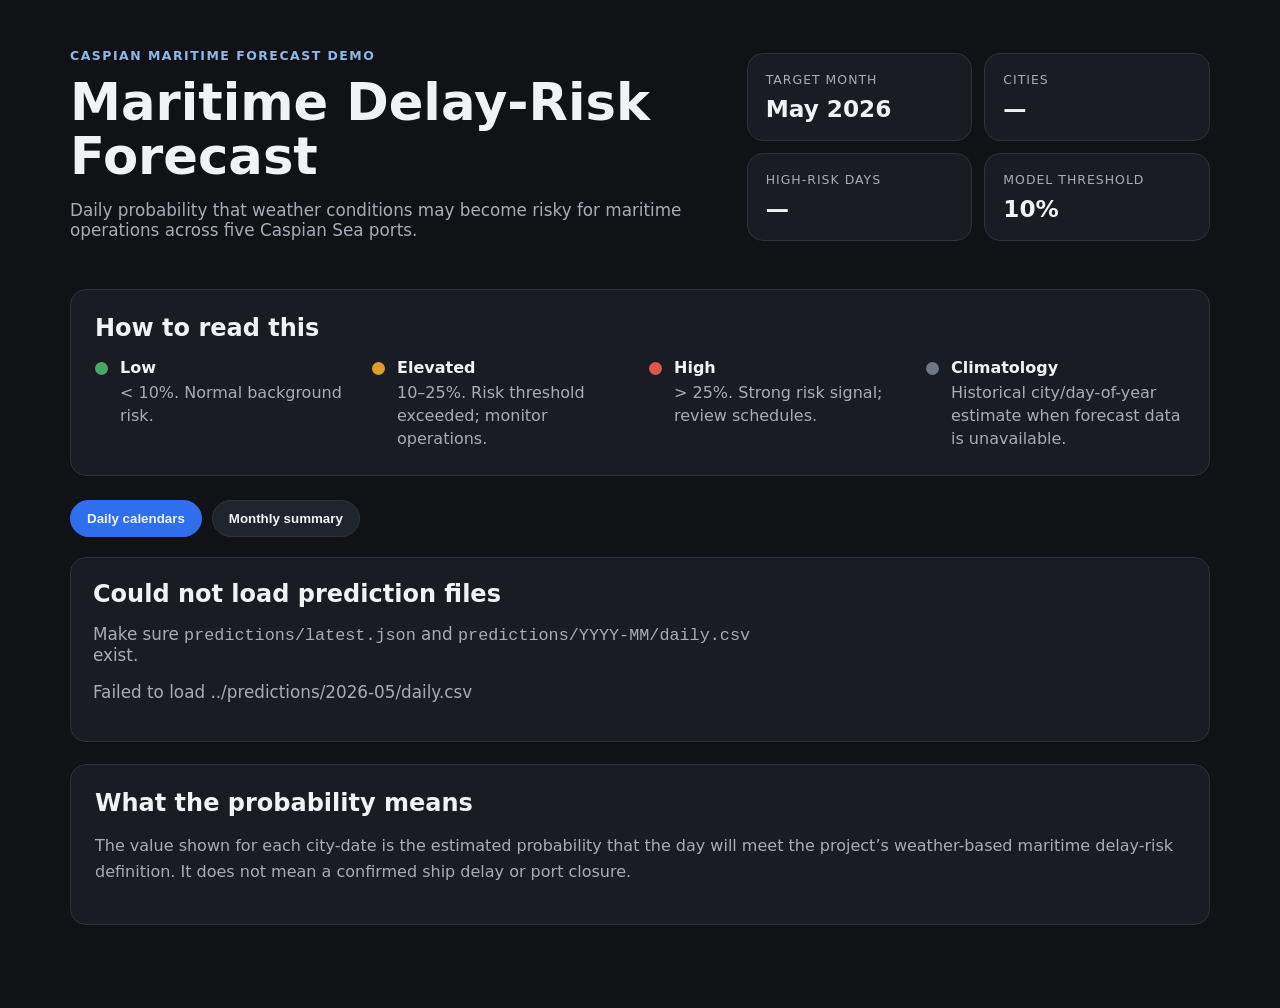
==== demo/index.html @ fd3bd671 "Test" ====
<!DOCTYPE html>
<html lang="en">
<head>
  <meta charset="UTF-8" />
  <meta name="viewport" content="width=device-width, initial-scale=1.0" />
  <title>Caspian Maritime Delay-Risk Forecast</title>
  <link rel="stylesheet" href="style.css" />
</head>
<body>
  <main class="page">
    <header class="hero">
      <div>
        <p class="eyebrow">Caspian Maritime Forecast Demo</p>
        <h1>Maritime Delay-Risk Forecast</h1>
        <p class="subtitle">
          Daily probability that weather conditions may become risky for maritime operations
          across five Caspian Sea ports.
        </p>
      </div>

      <section class="summary-grid">
        <div class="summary-card">
          <span class="label">Target month</span>
          <strong id="targetMonth">Loading...</strong>
        </div>
        <div class="summary-card">
          <span class="label">Cities</span>
          <strong id="cityCount">—</strong>
        </div>
        <div class="summary-card">
          <span class="label">High-risk days</span>
          <strong id="highRiskDays">—</strong>
        </div>
        <div class="summary-card">
          <span class="label">Model threshold</span>
          <strong>10%</strong>
        </div>
      </section>
    </header>

    <section class="info-panel">
      <h2>How to read this</h2>

      <div class="legend">
        <div class="legend-item">
          <span class="dot low"></span>
          <div>
            <strong>Low</strong>
            <p>&lt; 10%. Normal background risk.</p>
          </div>
        </div>

        <div class="legend-item">
          <span class="dot elevated"></span>
          <div>
            <strong>Elevated</strong>
            <p>10–25%. Risk threshold exceeded; monitor operations.</p>
          </div>
        </div>

        <div class="legend-item">
          <span class="dot high"></span>
          <div>
            <strong>High</strong>
            <p>&gt; 25%. Strong risk signal; review schedules.</p>
          </div>
        </div>

        <div class="legend-item">
          <span class="dot clim"></span>
          <div>
            <strong>Climatology</strong>
            <p>Historical city/day-of-year estimate when forecast data is unavailable.</p>
          </div>
        </div>
      </div>
    </section>

    <section class="controls">
      <button id="dailyBtn" class="active">Daily calendars</button>
      <button id="monthlyBtn">Monthly summary</button>
    </section>

    <section id="dailyView" class="view"></section>

    <section id="monthlyView" class="view hidden">
      <div class="table-card">
        <h2>Monthly summary</h2>
        <div id="monthlyTable"></div>
      </div>
    </section>

    <section class="note">
      <h2>What the probability means</h2>
      <p>
        The value shown for each city-date is the estimated probability that the day will
        meet the project’s weather-based maritime delay-risk definition. It does not mean
        a confirmed ship delay or port closure.
      </p>
    </section>
  </main>

  <script src="app.js"></script>
</body>
</html>
---- demo/style.css ----
:root {
  --bg: #101216;
  --panel: #191c22;
  --panel-2: #20242c;
  --border: #2c323d;
  --text: #f0f2f5;
  --muted: #a7adb8;
  --low: #49a66a;
  --elevated: #e09b2d;
  --high: #d9574f;
  --clim: #6f7685;
}

* {
  box-sizing: border-box;
}

body {
  margin: 0;
  background: var(--bg);
  color: var(--text);
  font-family: Inter, system-ui, -apple-system, BlinkMacSystemFont, "Segoe UI", sans-serif;
}

.page {
  max-width: 1180px;
  margin: 0 auto;
  padding: 36px 20px 60px;
}

.hero {
  display: grid;
  grid-template-columns: 1.4fr 1fr;
  gap: 28px;
  align-items: center;
  margin-bottom: 32px;
}

.eyebrow {
  color: #8fb8e8;
  text-transform: uppercase;
  letter-spacing: 0.12em;
  font-size: 0.78rem;
  font-weight: 700;
}

h1 {
  margin: 8px 0 12px;
  font-size: clamp(2rem, 4vw, 3.5rem);
  line-height: 1.05;
}

h2 {
  margin: 0 0 16px;
}

.subtitle {
  color: var(--muted);
  font-size: 1.05rem;
  max-width: 700px;
}

.summary-grid {
  display: grid;
  grid-template-columns: repeat(2, minmax(0, 1fr));
  gap: 12px;
}

.summary-card,
.info-panel,
.table-card,
.note,
.city-card {
  background: var(--panel);
  border: 1px solid var(--border);
  border-radius: 16px;
}

.summary-card {
  padding: 18px;
}

.summary-card .label {
  display: block;
  color: var(--muted);
  font-size: 0.78rem;
  text-transform: uppercase;
  letter-spacing: 0.08em;
  margin-bottom: 8px;
}

.summary-card strong {
  font-size: 1.45rem;
}

.info-panel,
.note {
  padding: 24px;
  margin-bottom: 24px;
}

.legend {
  display: grid;
  grid-template-columns: repeat(4, 1fr);
  gap: 18px;
}

.legend-item {
  display: flex;
  gap: 12px;
  align-items: flex-start;
}

.legend-item p {
  margin: 4px 0 0;
  color: var(--muted);
  line-height: 1.45;
}

.dot {
  width: 13px;
  height: 13px;
  border-radius: 999px;
  margin-top: 4px;
  flex: 0 0 auto;
}

.low { background: var(--low); }
.elevated { background: var(--elevated); }
.high { background: var(--high); }
.clim { background: var(--clim); }

.controls {
  display: flex;
  gap: 10px;
  margin-bottom: 20px;
}

button {
  background: var(--panel-2);
  color: var(--text);
  border: 1px solid var(--border);
  border-radius: 999px;
  padding: 10px 16px;
  cursor: pointer;
  font-weight: 700;
}

button.active {
  background: #2f6fed;
  border-color: #2f6fed;
}

.hidden {
  display: none;
}

.city-card {
  padding: 22px;
  margin-bottom: 22px;
}

.city-header {
  display: flex;
  justify-content: space-between;
  gap: 20px;
  margin-bottom: 18px;
  align-items: baseline;
}

.city-header h2 {
  margin: 0;
}

.city-stats {
  color: var(--muted);
  font-size: 0.95rem;
}

.calendar {
  display: grid;
  grid-template-columns: repeat(7, minmax(0, 1fr));
  gap: 8px;
}

.weekday {
  color: var(--muted);
  font-size: 0.75rem;
  text-align: center;
  text-transform: uppercase;
  letter-spacing: 0.08em;
  padding-bottom: 6px;
}

.day {
  min-height: 78px;
  border: 1px solid var(--border);
  border-radius: 12px;
  padding: 9px;
  background: #151820;
  display: flex;
  flex-direction: column;
  justify-content: space-between;
}

.day.empty {
  border: none;
  background: transparent;
}

.day.low {
  background: rgba(73, 166, 106, 0.18);
  border-color: rgba(73, 166, 106, 0.35);
}

.day.elevated {
  background: rgba(224, 155, 45, 0.18);
  border-color: rgba(224, 155, 45, 0.45);
}

.day.high {
  background: rgba(217, 87, 79, 0.20);
  border-color: rgba(217, 87, 79, 0.45);
}

.day.climatology {
  border-style: dashed;
}

.day-number {
  font-weight: 800;
}

.prob {
  font-size: 0.9rem;
}

.source {
  color: var(--muted);
  font-size: 0.72rem;
}

.table-card {
  padding: 24px;
}

table {
  width: 100%;
  border-collapse: collapse;
}

th,
td {
  padding: 12px;
  border-bottom: 1px solid var(--border);
  text-align: left;
}

th {
  color: var(--muted);
  font-size: 0.8rem;
  text-transform: uppercase;
  letter-spacing: 0.08em;
}

.note p {
  color: var(--muted);
  line-height: 1.6;
}

@media (max-width: 860px) {
  .hero {
    grid-template-columns: 1fr;
  }

  .legend {
    grid-template-columns: 1fr 1fr;
  }

  .calendar {
    gap: 5px;
  }

  .day {
    min-height: 68px;
    padding: 7px;
  }
}

@media (max-width: 560px) {
  .summary-grid,
  .legend {
    grid-template-columns: 1fr;
  }

  .calendar {
    grid-template-columns: repeat(7, minmax(38px, 1fr));
  }

  .day {
    min-height: 58px;
    font-size: 0.8rem;
  }

  .source {
    display: none;
  }
}
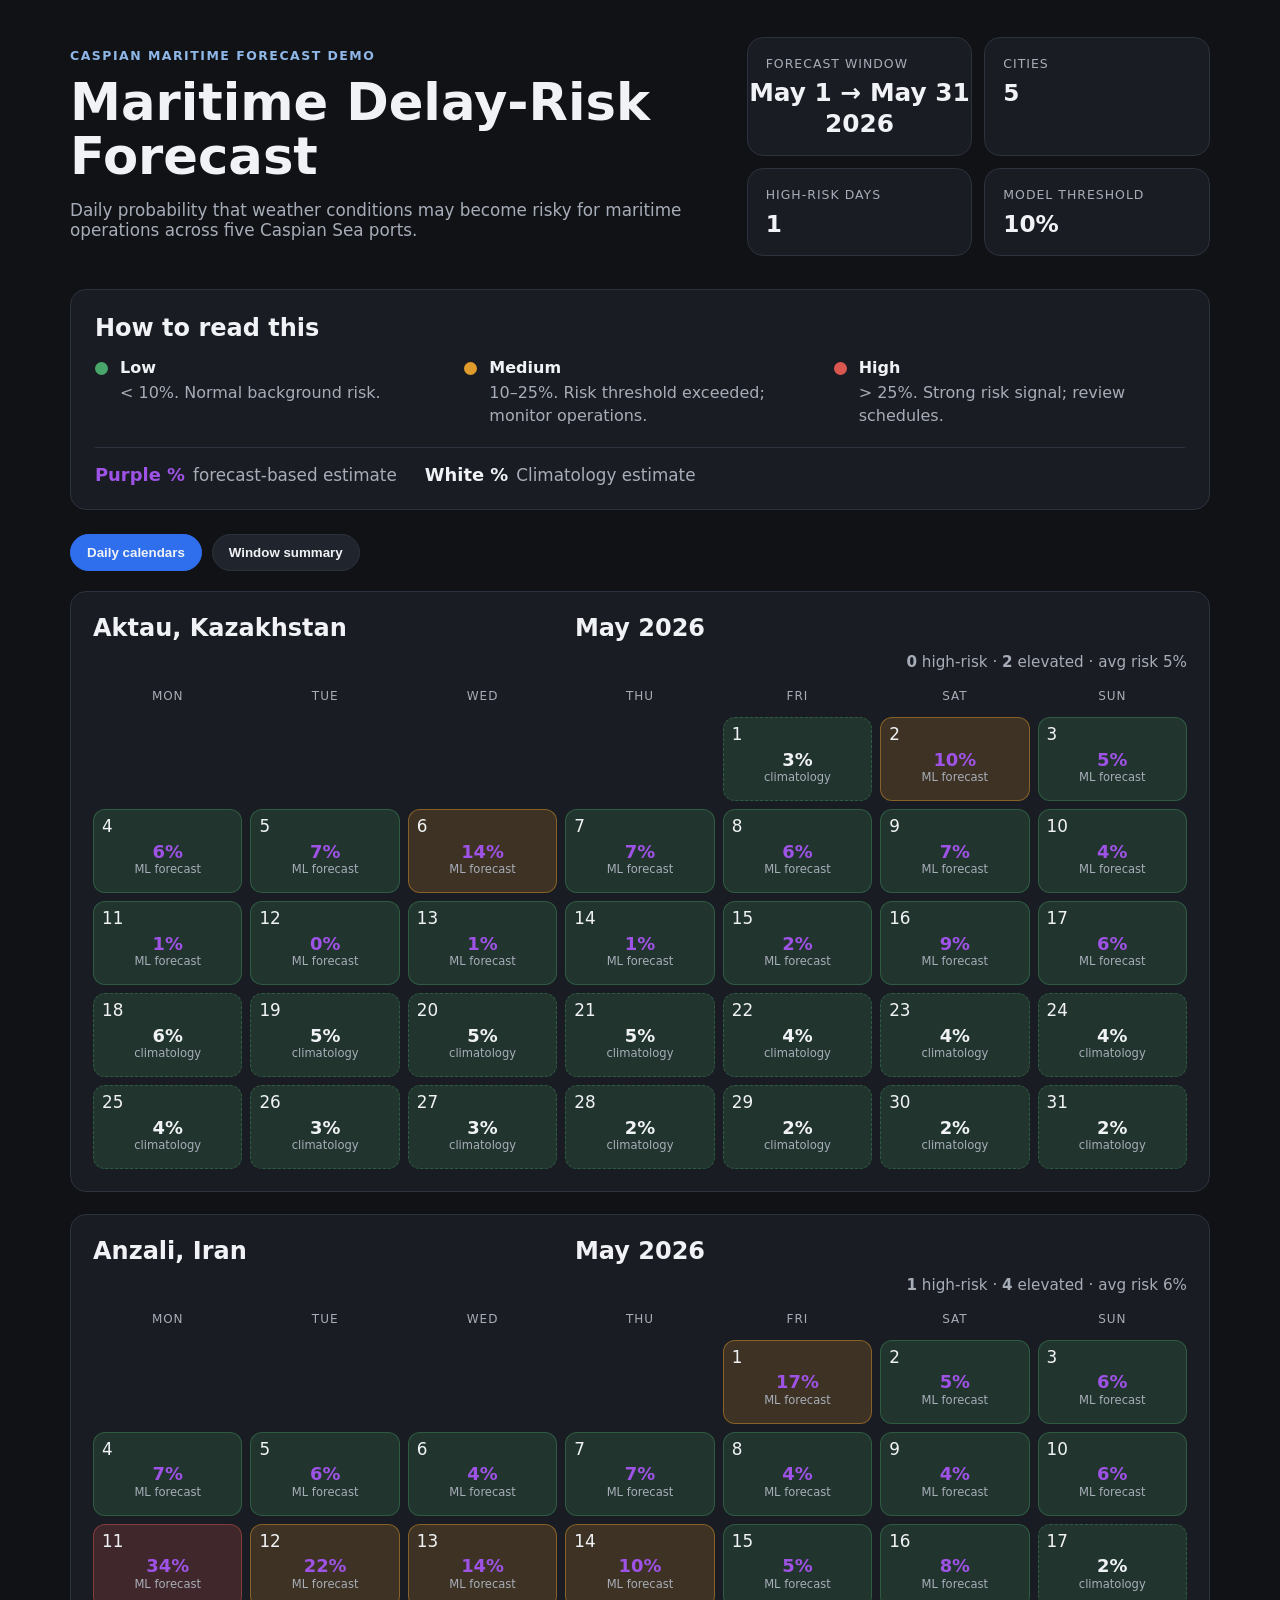
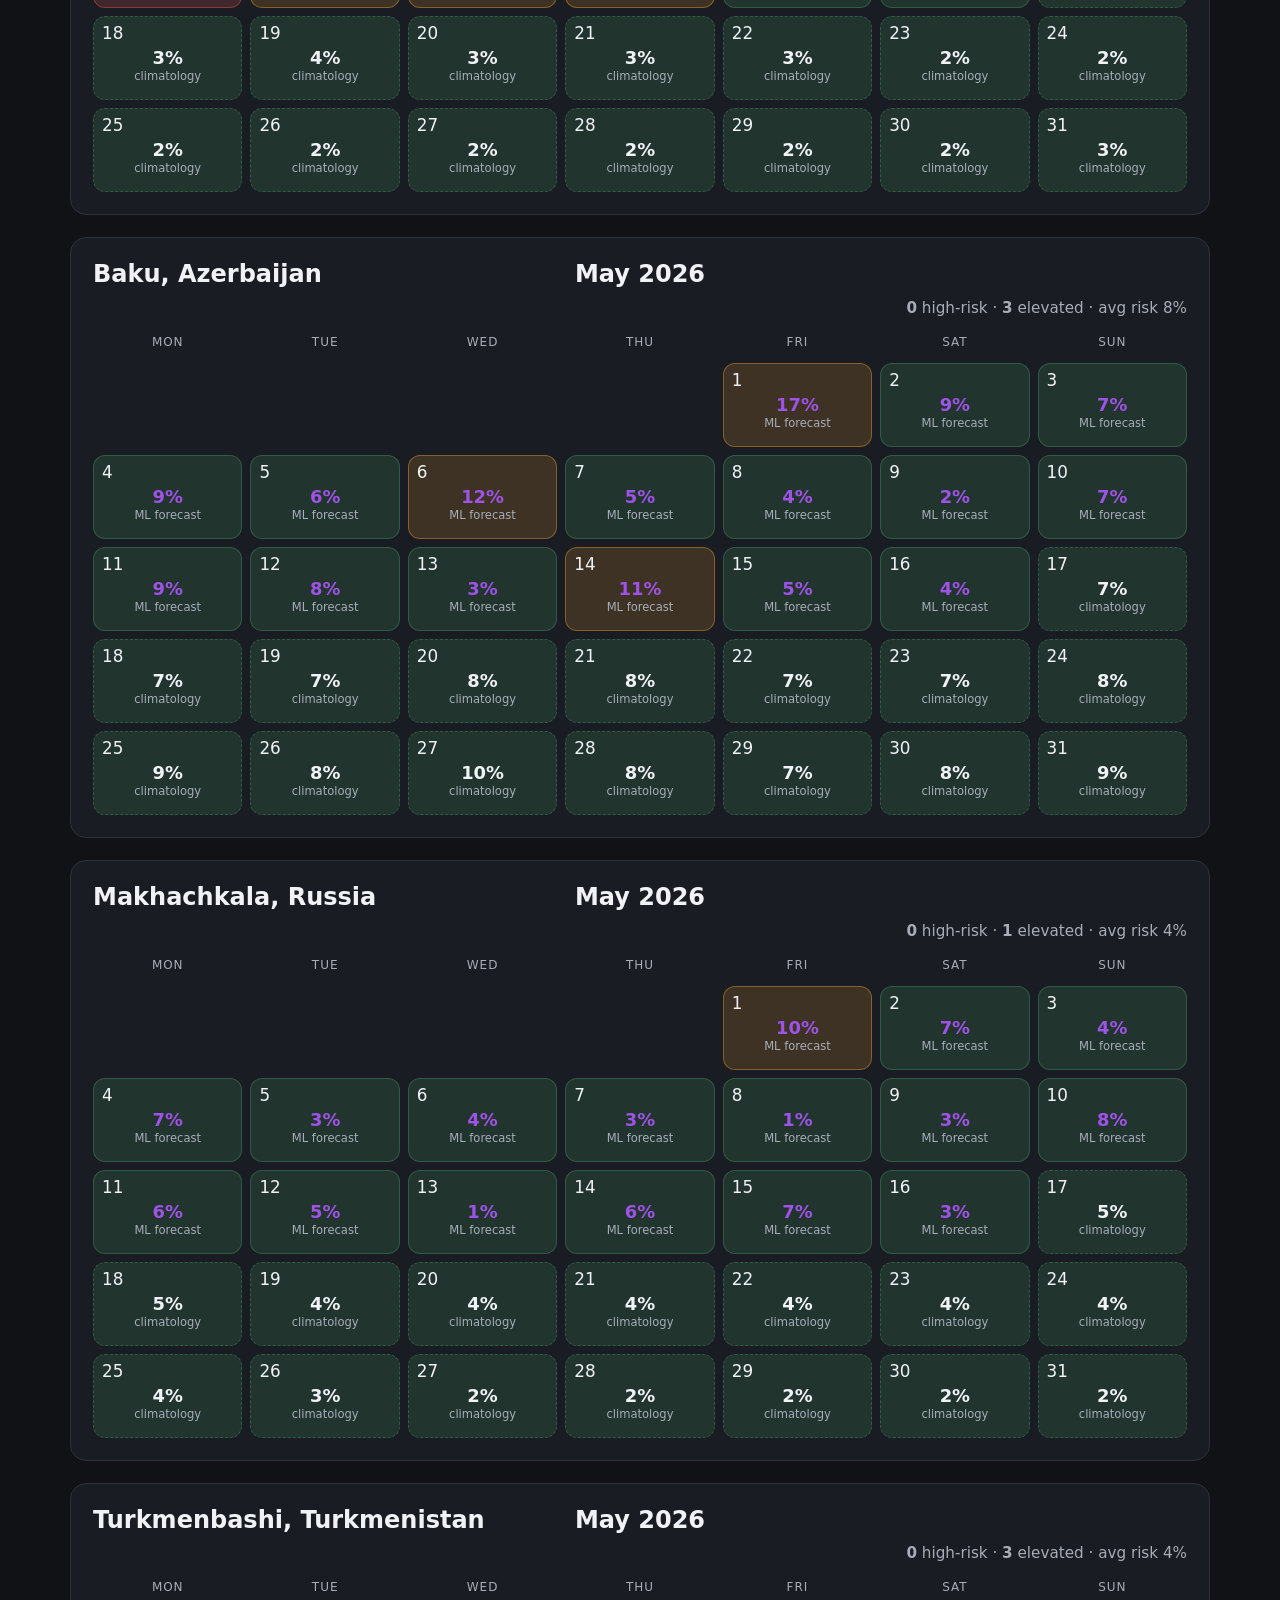
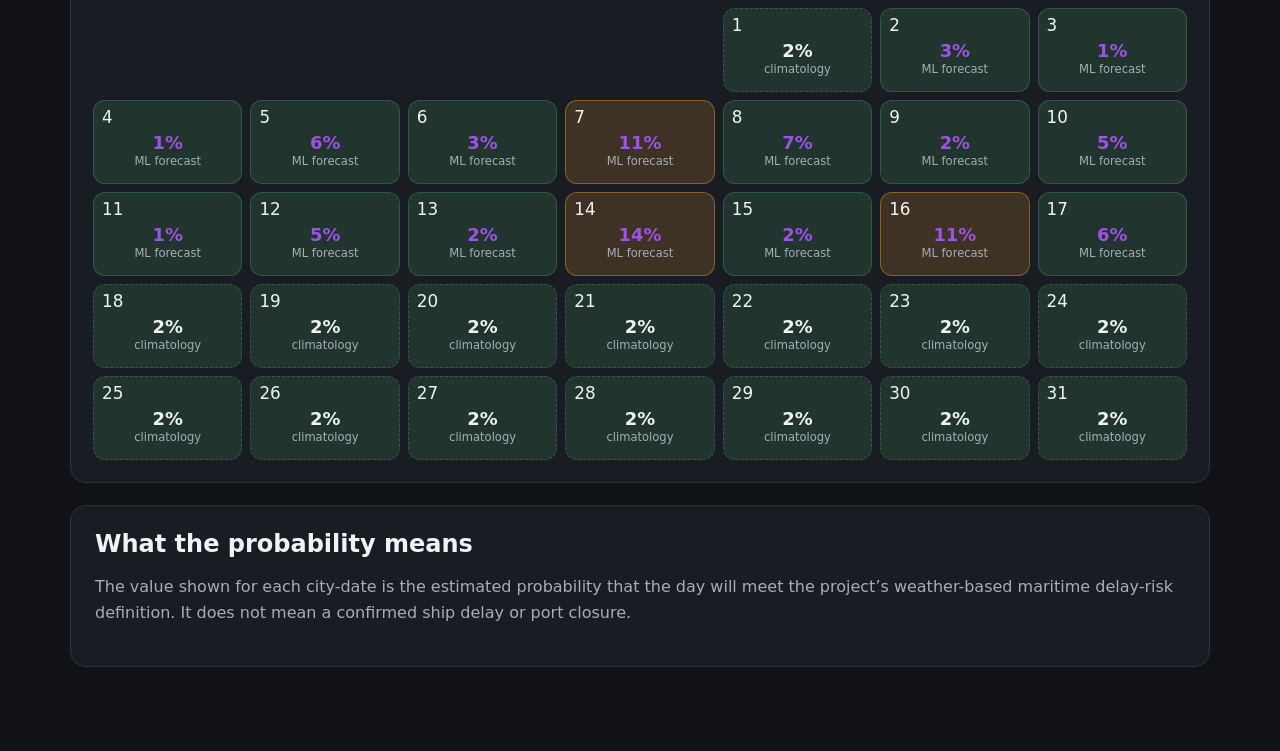
==== commit 72cee2bd: "Update rolling calendar pipeline and website" ====
--- a/demo/index.html
+++ b/demo/index.html
@@ -20,7 +20,7 @@
 
       <section class="summary-grid">
         <div class="summary-card">
-          <span class="label">Target month</span>
+          <span class="label">Forecast window</span>
           <strong id="targetMonth">Loading...</strong>
         </div>
         <div class="summary-card">
@@ -50,10 +50,12 @@
           </div>
         </div>
 
+    
+
         <div class="legend-item">
           <span class="dot elevated"></span>
           <div>
-            <strong>Elevated</strong>
+            <strong>Medium</strong>
             <p>10–25%. Risk threshold exceeded; monitor operations.</p>
           </div>
         </div>
@@ -65,27 +67,32 @@
             <p>&gt; 25%. Strong risk signal; review schedules.</p>
           </div>
         </div>
+      </div>
 
-        <div class="legend-item">
-          <span class="dot clim"></span>
-          <div>
-            <strong>Climatology</strong>
-            <p>Historical city/day-of-year estimate when forecast data is unavailable.</p>
-          </div>
-        </div>
+      <div class="source-legend">
+        <span class="source-key">
+          <strong class="forecast-text">Purple %</strong>
+          forecast-based estimate
+        </span>
+
+        <span class="source-key">
+          <strong class="climatology-text">White %</strong>
+          Climatology estimate
+        </span>
       </div>
+
     </section>
 
     <section class="controls">
       <button id="dailyBtn" class="active">Daily calendars</button>
-      <button id="monthlyBtn">Monthly summary</button>
+      <button id="monthlyBtn">Window summary</button>
     </section>
 
     <section id="dailyView" class="view"></section>
 
     <section id="monthlyView" class="view hidden">
       <div class="table-card">
-        <h2>Monthly summary</h2>
+        <h2>Window summary</h2>
         <div id="monthlyTable"></div>
       </div>
     </section>
--- a/demo/style.css
+++ b/demo/style.css
@@ -8,7 +8,6 @@
   --low: #49a66a;
   --elevated: #e09b2d;
   --high: #d9574f;
-  --clim: #6f7685;
 }
 
 * {
@@ -89,6 +88,27 @@
   margin-bottom: 8px;
 }
 
+#targetMonth {
+  display: flex;
+  flex-direction: column;
+  align-items: center;
+  gap: 3px;
+  line-height: 1.1;
+  text-align: center;
+}
+
+.window-dates,
+.window-year {
+  display: block;
+  font-size: 1.55rem;
+  font-weight: 800;
+  white-space: nowrap;
+}
+
+.window-year {
+  margin-top: 0;
+}
+
 .summary-card strong {
   font-size: 1.45rem;
 }
@@ -101,7 +121,7 @@
 
 .legend {
   display: grid;
-  grid-template-columns: repeat(4, 1fr);
+  grid-template-columns: repeat(3, 1fr);
   gap: 18px;
 }
 
@@ -128,7 +148,6 @@
 .low { background: var(--low); }
 .elevated { background: var(--elevated); }
 .high { background: var(--high); }
-.clim { background: var(--clim); }
 
 .controls {
   display: flex;
@@ -161,20 +180,62 @@
 }
 
 .city-header {
-  display: flex;
-  justify-content: space-between;
-  gap: 20px;
+  display: grid;
+  grid-template-columns: 1fr;
+  gap: 10px;
   margin-bottom: 18px;
-  align-items: baseline;
 }
 
 .city-header h2 {
   margin: 0;
 }
 
+.city-name {
+  grid-column: 1;
+  justify-self: start;
+  margin: 0;
+}
+
+.city-title-row {
+  display: grid;
+  grid-template-columns: 1fr auto 1fr;
+  align-items: center;
+}
+
+.city-title-row h2:first-child {
+  grid-column: 1;
+  justify-self: start;
+  margin: 0;
+}
+
+.city-title-block {
+  display: flex;
+  flex-direction: column;
+  gap: 4px;
+}
+
+.city-title-block h2 {
+  margin: 0;
+}
+
+.city-months {
+  grid-column: 2;
+  justify-self: center;
+  margin: 0;
+  color: var(--text);
+}
+
+.city-name,
+.city-months {
+  font-size: 1.5rem;
+  font-weight: 700;
+  line-height: 1.2;
+}
+
 .city-stats {
   color: var(--muted);
   font-size: 0.95rem;
+  justify-self: end;
 }
 
 .calendar {
@@ -193,14 +254,13 @@
 }
 
 .day {
-  min-height: 78px;
+  min-height: 84px;
   border: 1px solid var(--border);
   border-radius: 12px;
-  padding: 9px;
+  padding: 8px;
   background: #151820;
-  display: flex;
-  flex-direction: column;
-  justify-content: space-between;
+  display: grid;
+  grid-template-rows: auto 1fr;
 }
 
 .day.empty {
@@ -208,6 +268,7 @@
   background: transparent;
 }
 
+
 .day.low {
   background: rgba(73, 166, 106, 0.18);
   border-color: rgba(73, 166, 106, 0.35);
@@ -228,16 +289,68 @@
 }
 
 .day-number {
-  font-weight: 800;
+  font-weight: 500;
+  font-size: 1.05rem;
+  line-height: 1;
+  color: var(--text);
+}
+
+.day-main {
+  display: flex;
+  flex-direction: column;
+  align-items: center;
+  justify-content: center;
+  gap: 3px;
+  text-align: center;
 }
 
 .prob {
-  font-size: 0.9rem;
+  font-size: clamp(1rem, 1.4vw, 1.25rem);
+  font-weight: 700;
+  line-height: 1;
 }
 
 .source {
   color: var(--muted);
   font-size: 0.72rem;
+  line-height: 1.15;
+}
+
+.day .prob {
+  color: #9f53e6; /* forecast / ML forecast */
+}
+
+.day.climatology .prob {
+  color: #f0f2f5; /* climatology */
+}
+
+.source-legend {
+  margin-top: 20px;
+  padding-top: 16px;
+  border-top: 1px solid var(--border);
+  display: flex;
+  gap: 28px;
+  flex-wrap: wrap;
+  color: var(--muted);
+  font-size: 1.05rem;
+}
+
+.source-key {
+  display: inline-flex;
+  align-items: center;
+  gap: 8px;
+}
+
+.source-key strong {
+  font-size: 1.12rem;
+}
+
+.forecast-text {
+  color: #9f53e6;
+}
+
+.climatology-text {
+  color: #f0f2f5;
 }
 
 .table-card {
@@ -298,9 +411,24 @@
   }
 
   .day {
-    min-height: 58px;
-    font-size: 0.8rem;
-  }
+    min-height: 62px;
+    padding: 6px;
+  }
+
+  .day-number {
+    font-size: 0.72rem;
+  }
+
+  .prob {
+    font-size: 0.85rem;
+  }
+
+  .city-header {
+    flex-direction: column;
+    align-items: flex-start;
+  }
+
+
 
   .source {
     display: none;
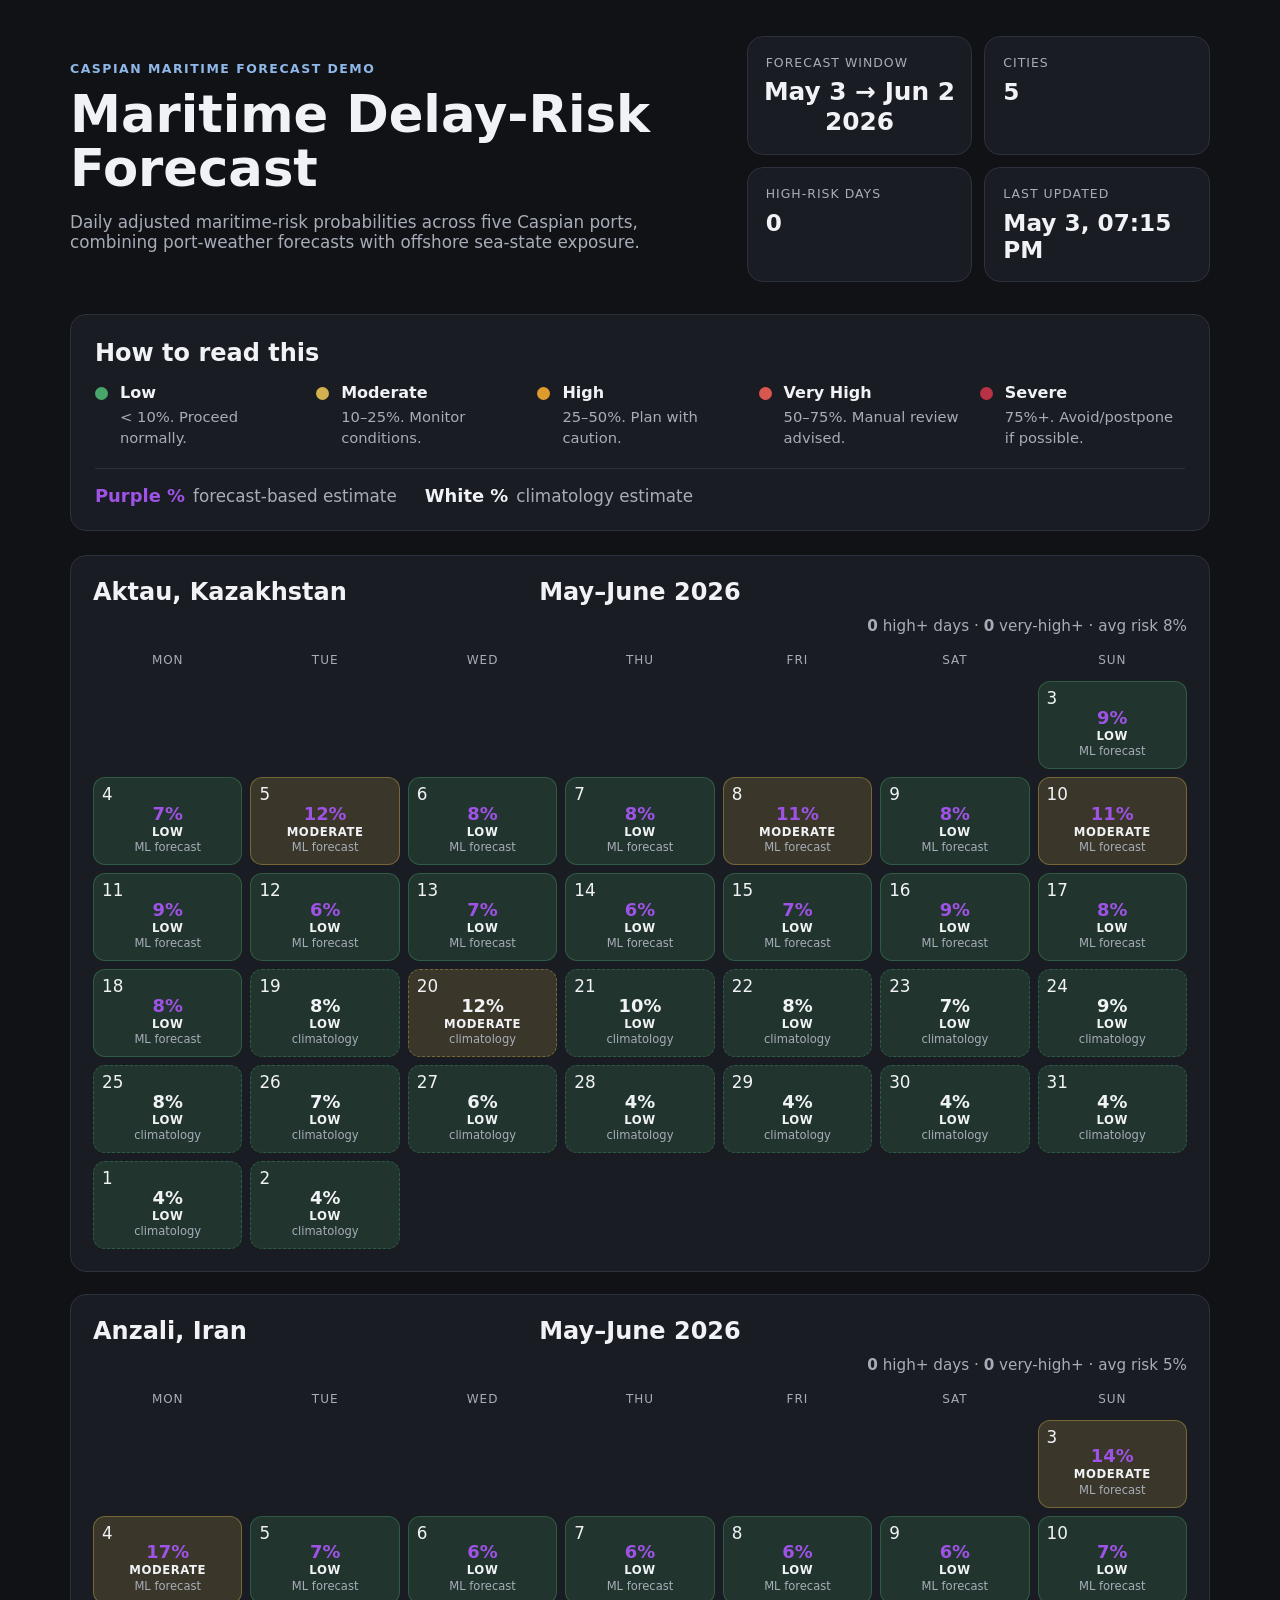
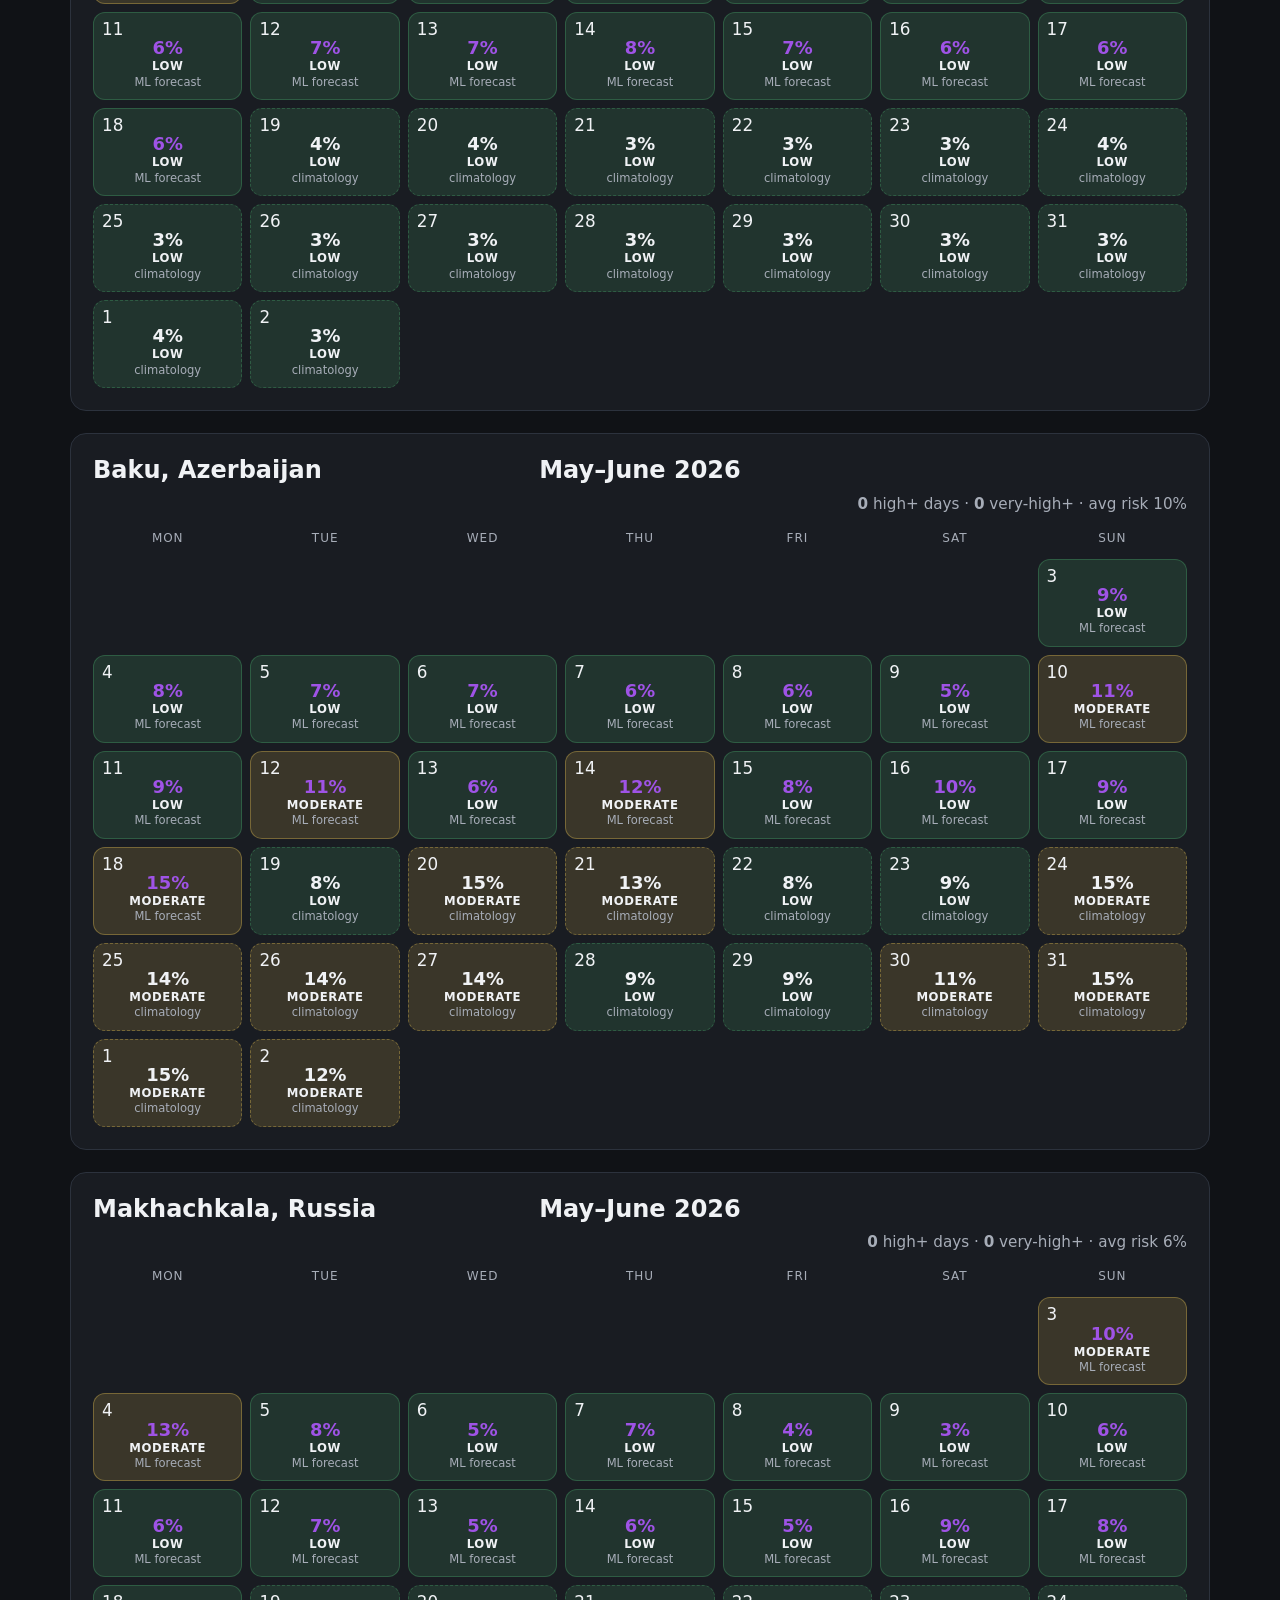
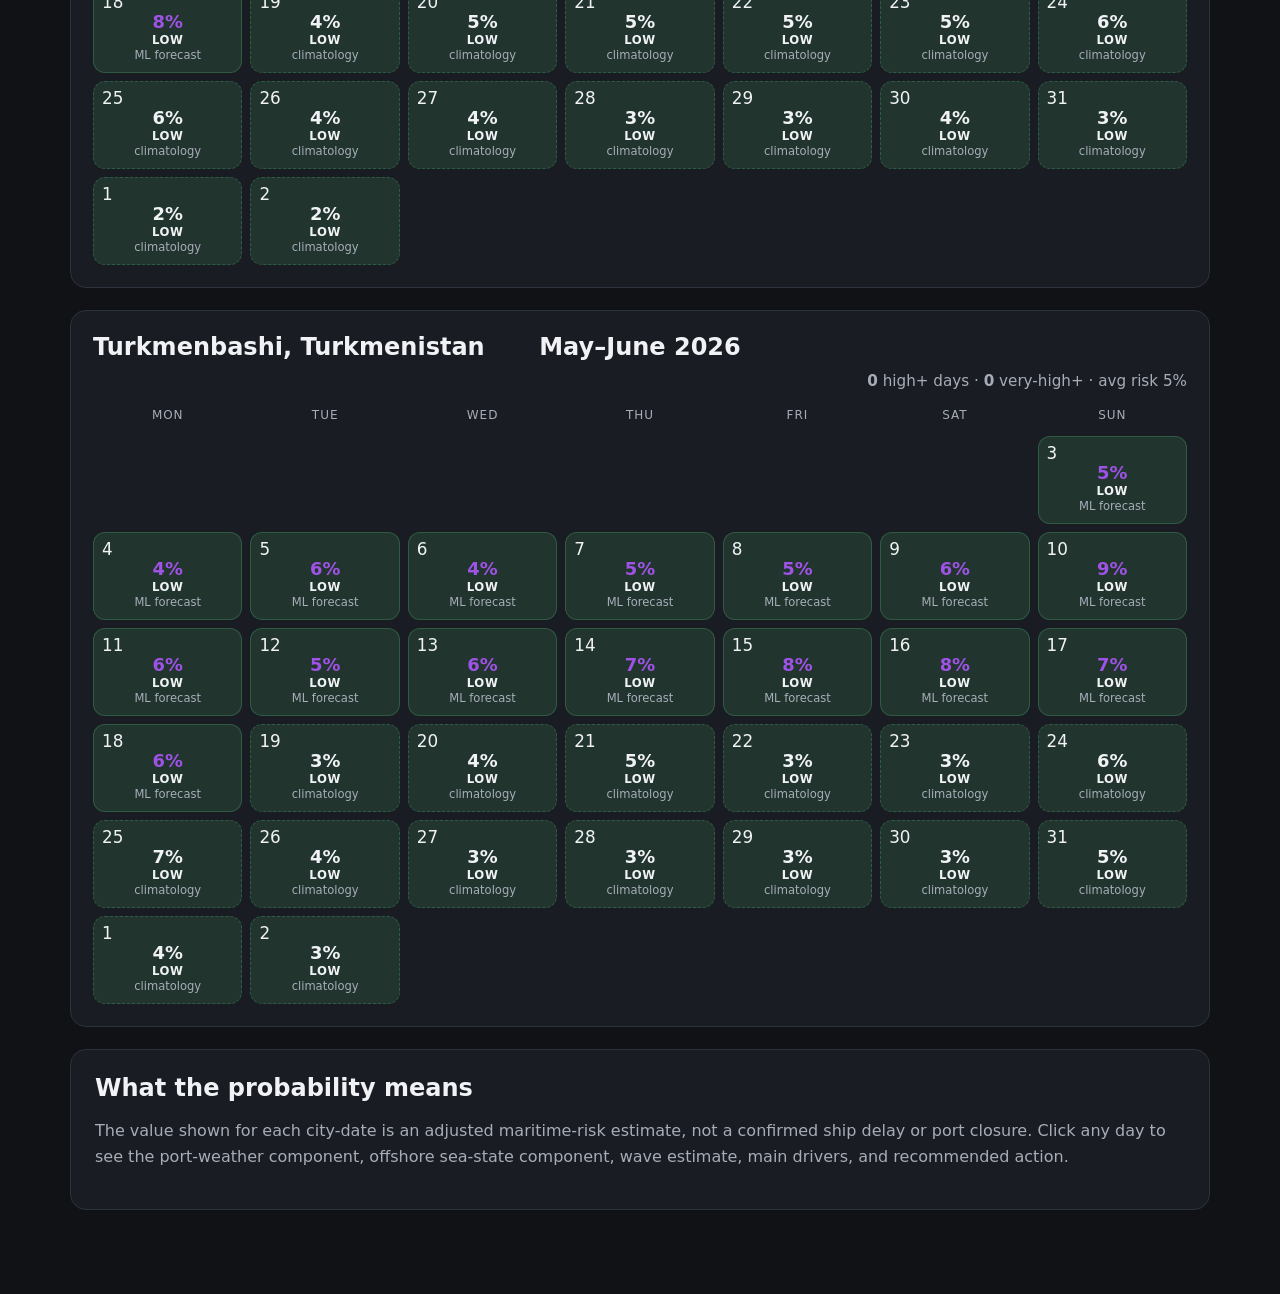
==== commit e6f8e9aa: "Demo finalized, model scores optimized" ====
--- a/demo/index.html
+++ b/demo/index.html
@@ -13,8 +13,8 @@
         <p class="eyebrow">Caspian Maritime Forecast Demo</p>
         <h1>Maritime Delay-Risk Forecast</h1>
         <p class="subtitle">
-          Daily probability that weather conditions may become risky for maritime operations
-          across five Caspian Sea ports.
+          Daily adjusted maritime-risk probabilities across five Caspian ports,
+          combining port-weather forecasts with offshore sea-state exposure.
         </p>
       </div>
 
@@ -32,8 +32,8 @@
           <strong id="highRiskDays">—</strong>
         </div>
         <div class="summary-card">
-          <span class="label">Model threshold</span>
-          <strong>10%</strong>
+          <span class="label">Last updated</span>
+          <strong id="lastUpdated">—</strong>
         </div>
       </section>
     </header>
@@ -41,22 +41,20 @@
     <section class="info-panel">
       <h2>How to read this</h2>
 
-      <div class="legend">
+      <div class="legend legend-compact">
         <div class="legend-item">
           <span class="dot low"></span>
           <div>
             <strong>Low</strong>
-            <p>&lt; 10%. Normal background risk.</p>
+            <p>&lt; 10%. Proceed normally.</p>
           </div>
         </div>
 
-    
-
         <div class="legend-item">
-          <span class="dot elevated"></span>
+          <span class="dot moderate"></span>
           <div>
-            <strong>Medium</strong>
-            <p>10–25%. Risk threshold exceeded; monitor operations.</p>
+            <strong>Moderate</strong>
+            <p>10–25%. Monitor conditions.</p>
           </div>
         </div>
 
@@ -64,7 +62,23 @@
           <span class="dot high"></span>
           <div>
             <strong>High</strong>
-            <p>&gt; 25%. Strong risk signal; review schedules.</p>
+            <p>25–50%. Plan with caution.</p>
+          </div>
+        </div>
+
+        <div class="legend-item">
+          <span class="dot very-high"></span>
+          <div>
+            <strong>Very High</strong>
+            <p>50–75%. Manual review advised.</p>
+          </div>
+        </div>
+
+        <div class="legend-item">
+          <span class="dot severe"></span>
+          <div>
+            <strong>Severe</strong>
+            <p>75%+. Avoid/postpone if possible.</p>
           </div>
         </div>
       </div>
@@ -77,36 +91,32 @@
 
         <span class="source-key">
           <strong class="climatology-text">White %</strong>
-          Climatology estimate
+          climatology estimate
         </span>
       </div>
-
     </section>
 
-    <section class="controls">
-      <button id="dailyBtn" class="active">Daily calendars</button>
-      <button id="monthlyBtn">Window summary</button>
-    </section>
 
     <section id="dailyView" class="view"></section>
-
-    <section id="monthlyView" class="view hidden">
-      <div class="table-card">
-        <h2>Window summary</h2>
-        <div id="monthlyTable"></div>
-      </div>
-    </section>
 
     <section class="note">
       <h2>What the probability means</h2>
       <p>
-        The value shown for each city-date is the estimated probability that the day will
-        meet the project’s weather-based maritime delay-risk definition. It does not mean
-        a confirmed ship delay or port closure.
+        The value shown for each city-date is an adjusted maritime-risk estimate, not a confirmed ship delay or port closure.
+        Click any day to see the port-weather component, offshore sea-state component, wave estimate, main drivers, and recommended action.
       </p>
     </section>
   </main>
 
+
+    <div id="riskModal" class="risk-modal hidden" role="dialog" aria-modal="true" aria-labelledby="riskModalTitle">
+      <div class="risk-modal-backdrop" data-modal-close></div>
+      <section class="risk-modal-card">
+        <button id="riskModalClose" class="risk-modal-close" type="button" aria-label="Close details">×</button>
+        <div id="riskModalContent" class="risk-modal-content"></div>
+      </section>
+    </div>
+
   <script src="app.js"></script>
 </body>
-</html>+</html>
--- a/demo/style.css
+++ b/demo/style.css
@@ -6,8 +6,11 @@
   --text: #f0f2f5;
   --muted: #a7adb8;
   --low: #49a66a;
-  --elevated: #e09b2d;
-  --high: #d9574f;
+  --moderate: #d3b14f;
+  --high: #e09b2d;
+  --very-high: #d9574f;
+  --severe: #b83246;
+  --forecast: #9f53e6;
 }
 
 * {
@@ -56,7 +59,7 @@
 .subtitle {
   color: var(--muted);
   font-size: 1.05rem;
-  max-width: 700px;
+  max-width: 760px;
 }
 
 .summary-grid {
@@ -67,7 +70,6 @@
 
 .summary-card,
 .info-panel,
-.table-card,
 .note,
 .city-card {
   background: var(--panel);
@@ -79,13 +81,19 @@
   padding: 18px;
 }
 
-.summary-card .label {
+.summary-card .label,
+.component-card .label,
+.action-card .label {
   display: block;
   color: var(--muted);
   font-size: 0.78rem;
   text-transform: uppercase;
   letter-spacing: 0.08em;
   margin-bottom: 8px;
+}
+
+.summary-card strong {
+  font-size: 1.45rem;
 }
 
 #targetMonth {
@@ -105,14 +113,6 @@
   white-space: nowrap;
 }
 
-.window-year {
-  margin-top: 0;
-}
-
-.summary-card strong {
-  font-size: 1.45rem;
-}
-
 .info-panel,
 .note {
   padding: 24px;
@@ -121,8 +121,8 @@
 
 .legend {
   display: grid;
-  grid-template-columns: repeat(3, 1fr);
-  gap: 18px;
+  grid-template-columns: repeat(5, minmax(0, 1fr));
+  gap: 16px;
 }
 
 .legend-item {
@@ -135,6 +135,7 @@
   margin: 4px 0 0;
   color: var(--muted);
   line-height: 1.45;
+  font-size: 0.92rem;
 }
 
 .dot {
@@ -146,32 +147,229 @@
 }
 
 .low { background: var(--low); }
-.elevated { background: var(--elevated); }
+.moderate { background: var(--moderate); }
+.elevated { background: var(--moderate); }
 .high { background: var(--high); }
-
-.controls {
+.very-high { background: var(--very-high); }
+.severe { background: var(--severe); }
+
+.source-legend {
+  margin-top: 20px;
+  padding-top: 16px;
+  border-top: 1px solid var(--border);
   display: flex;
-  gap: 10px;
-  margin-bottom: 20px;
-}
-
-button {
+  gap: 28px;
+  flex-wrap: wrap;
+  color: var(--muted);
+  font-size: 1.05rem;
+}
+
+.source-key {
+  display: inline-flex;
+  align-items: center;
+  gap: 8px;
+}
+
+.source-key strong {
+  font-size: 1.12rem;
+}
+
+.forecast-text {
+  color: var(--forecast);
+}
+
+.climatology-text {
+  color: var(--text);
+}
+
+.hidden {
+  display: none !important;
+}
+
+body.modal-open {
+  overflow: hidden;
+}
+
+.risk-modal {
+  position: fixed;
+  inset: 0;
+  z-index: 1000;
+  display: grid;
+  place-items: center;
+  padding: 22px;
+}
+
+.risk-modal-backdrop {
+  position: absolute;
+  inset: 0;
+  background: rgba(5, 7, 11, 0.72);
+  backdrop-filter: blur(4px);
+}
+
+.risk-modal-card {
+  position: relative;
+  z-index: 1;
+  width: min(820px, 100%);
+  max-height: min(86vh, 720px);
+  overflow-y: auto;
+  background: var(--panel);
+  border: 1px solid var(--border);
+  border-radius: 20px;
+  padding: 26px;
+  box-shadow: 0 24px 80px rgba(0, 0, 0, 0.45);
+}
+
+.risk-modal-close {
+  position: absolute;
+  top: 14px;
+  right: 14px;
+  width: 38px;
+  height: 38px;
+  border-radius: 999px;
+  display: grid;
+  place-items: center;
+  padding: 0;
+  font-size: 1.35rem;
+  line-height: 1;
   background: var(--panel-2);
   color: var(--text);
   border: 1px solid var(--border);
-  border-radius: 999px;
-  padding: 10px 16px;
   cursor: pointer;
-  font-weight: 700;
-}
-
-button.active {
-  background: #2f6fed;
-  border-color: #2f6fed;
-}
-
-.hidden {
-  display: none;
+}
+
+.risk-modal-content {
+  padding-right: 26px;
+}
+
+.day.selected {
+  outline: 2px solid #8fb8e8;
+  outline-offset: 2px;
+}
+
+.detail-header {
+  display: flex;
+  justify-content: space-between;
+  gap: 18px;
+  align-items: center;
+  margin-bottom: 18px;
+}
+
+.detail-header h2 {
+  margin: 0;
+}
+
+.detail-score {
+  min-width: 135px;
+  border-radius: 14px;
+  padding: 12px 16px;
+  text-align: center;
+}
+
+.detail-score span {
+  display: block;
+  color: var(--text);
+  font-size: 0.85rem;
+  font-weight: 800;
+  text-transform: uppercase;
+  letter-spacing: 0.08em;
+}
+
+.detail-score strong {
+  display: block;
+  font-size: 2.1rem;
+  line-height: 1;
+  margin-top: 4px;
+}
+
+.detail-score.low,
+.action-card.low {
+  background: rgba(73, 166, 106, 0.18);
+  border-color: rgba(73, 166, 106, 0.35);
+}
+
+.detail-score.moderate,
+.action-card.moderate {
+  background: rgba(211, 177, 79, 0.18);
+  border-color: rgba(211, 177, 79, 0.38);
+}
+
+.detail-score.high,
+.action-card.high {
+  background: rgba(224, 155, 45, 0.18);
+  border-color: rgba(224, 155, 45, 0.45);
+}
+
+.detail-score.very-high,
+.action-card.very-high {
+  background: rgba(217, 87, 79, 0.20);
+  border-color: rgba(217, 87, 79, 0.45);
+}
+
+.detail-score.severe,
+.action-card.severe {
+  background: rgba(184, 50, 70, 0.25);
+  border-color: rgba(184, 50, 70, 0.55);
+}
+
+.action-card {
+  border: 1px solid var(--border);
+  border-radius: 14px;
+  padding: 16px;
+  margin-bottom: 16px;
+}
+
+.action-card strong {
+  display: block;
+  font-size: 1.45rem;
+  line-height: 1.15;
+}
+
+.risk-components {
+  display: grid;
+  grid-template-columns: repeat(4, minmax(0, 1fr));
+  gap: 12px;
+  margin-bottom: 16px;
+}
+
+.risk-components.has-raw-score {
+  grid-template-columns: repeat(5, minmax(0, 1fr));
+}
+
+.component-card {
+  background: #151820;
+  border: 1px solid var(--border);
+  border-radius: 14px;
+  padding: 16px;
+}
+
+.component-card.primary-card {
+  border-color: rgba(159, 83, 230, 0.45);
+}
+
+.component-card.muted-card {
+  opacity: 0.86;
+}
+
+.component-card strong {
+  display: block;
+  font-size: 1.7rem;
+  line-height: 1;
+}
+
+.component-card p {
+  color: var(--muted);
+  margin: 8px 0 0;
+  line-height: 1.35;
+}
+
+.detail-reason,
+.note p {
+  color: var(--muted);
+  line-height: 1.6;
+}
+
+.detail-reason strong {
+  color: var(--text);
 }
 
 .city-card {
@@ -186,35 +384,15 @@
   margin-bottom: 18px;
 }
 
-.city-header h2 {
-  margin: 0;
+.city-title-row {
+  display: grid;
+  grid-template-columns: 1fr auto 1fr;
+  align-items: center;
 }
 
 .city-name {
   grid-column: 1;
   justify-self: start;
-  margin: 0;
-}
-
-.city-title-row {
-  display: grid;
-  grid-template-columns: 1fr auto 1fr;
-  align-items: center;
-}
-
-.city-title-row h2:first-child {
-  grid-column: 1;
-  justify-self: start;
-  margin: 0;
-}
-
-.city-title-block {
-  display: flex;
-  flex-direction: column;
-  gap: 4px;
-}
-
-.city-title-block h2 {
   margin: 0;
 }
 
@@ -254,34 +432,45 @@
 }
 
 .day {
-  min-height: 84px;
+  min-height: 88px;
   border: 1px solid var(--border);
   border-radius: 12px;
   padding: 8px;
   background: #151820;
   display: grid;
   grid-template-rows: auto 1fr;
+  cursor: pointer;
 }
 
 .day.empty {
   border: none;
   background: transparent;
-}
-
+  cursor: default;
+}
 
 .day.low {
   background: rgba(73, 166, 106, 0.18);
   border-color: rgba(73, 166, 106, 0.35);
 }
 
-.day.elevated {
+.day.moderate {
+  background: rgba(211, 177, 79, 0.18);
+  border-color: rgba(211, 177, 79, 0.40);
+}
+
+.day.high {
   background: rgba(224, 155, 45, 0.18);
   border-color: rgba(224, 155, 45, 0.45);
 }
 
-.day.high {
+.day.very-high {
   background: rgba(217, 87, 79, 0.20);
   border-color: rgba(217, 87, 79, 0.45);
+}
+
+.day.severe {
+  background: rgba(184, 50, 70, 0.25);
+  border-color: rgba(184, 50, 70, 0.55);
 }
 
 .day.climatology {
@@ -306,8 +495,25 @@
 
 .prob {
   font-size: clamp(1rem, 1.4vw, 1.25rem);
-  font-weight: 700;
+  font-weight: 800;
   line-height: 1;
+}
+
+.day .prob {
+  color: var(--forecast);
+}
+
+.day.climatology .prob {
+  color: var(--text);
+}
+
+.risk-word {
+  color: var(--text);
+  font-size: 0.73rem;
+  font-weight: 800;
+  text-transform: uppercase;
+  letter-spacing: 0.05em;
+  line-height: 1.05;
 }
 
 .source {
@@ -316,69 +522,15 @@
   line-height: 1.15;
 }
 
-.day .prob {
-  color: #9f53e6; /* forecast / ML forecast */
-}
-
-.day.climatology .prob {
-  color: #f0f2f5; /* climatology */
-}
-
-.source-legend {
-  margin-top: 20px;
-  padding-top: 16px;
-  border-top: 1px solid var(--border);
-  display: flex;
-  gap: 28px;
-  flex-wrap: wrap;
-  color: var(--muted);
-  font-size: 1.05rem;
-}
-
-.source-key {
-  display: inline-flex;
-  align-items: center;
-  gap: 8px;
-}
-
-.source-key strong {
-  font-size: 1.12rem;
-}
-
-.forecast-text {
-  color: #9f53e6;
-}
-
-.climatology-text {
-  color: #f0f2f5;
-}
-
-.table-card {
-  padding: 24px;
-}
-
-table {
-  width: 100%;
-  border-collapse: collapse;
-}
-
-th,
-td {
-  padding: 12px;
-  border-bottom: 1px solid var(--border);
-  text-align: left;
-}
-
-th {
-  color: var(--muted);
-  font-size: 0.8rem;
-  text-transform: uppercase;
-  letter-spacing: 0.08em;
-}
-
-.note p {
-  color: var(--muted);
-  line-height: 1.6;
+@media (max-width: 960px) {
+  .legend {
+    grid-template-columns: repeat(2, minmax(0, 1fr));
+  }
+
+  .risk-components,
+  .risk-components.has-raw-score {
+    grid-template-columns: repeat(2, minmax(0, 1fr));
+  }
 }
 
 @media (max-width: 860px) {
@@ -386,24 +538,62 @@
     grid-template-columns: 1fr;
   }
 
-  .legend {
-    grid-template-columns: 1fr 1fr;
+  .detail-header {
+    flex-direction: column;
+    align-items: flex-start;
+  }
+
+  .city-title-row {
+    grid-template-columns: 1fr;
+    gap: 4px;
+  }
+
+  .city-months {
+    grid-column: 1;
+    justify-self: start;
+  }
+
+  .city-stats {
+    justify-self: start;
   }
 
   .calendar {
     gap: 5px;
   }
-
-  .day {
-    min-height: 68px;
-    padding: 7px;
-  }
 }
 
 @media (max-width: 560px) {
+  .risk-modal {
+    align-items: end;
+    padding: 0;
+  }
+
+  .risk-modal-card {
+    width: 100%;
+    max-height: 88vh;
+    border-radius: 20px 20px 0 0;
+    padding: 22px 18px 20px;
+  }
+
+  .risk-modal-content {
+    padding-right: 0;
+  }
+
+  .risk-modal-close {
+    top: 10px;
+    right: 10px;
+  }
+
   .summary-grid,
-  .legend {
+  .legend,
+  .risk-components,
+  .risk-components.has-raw-score {
     grid-template-columns: 1fr;
+  }
+
+  .source-legend {
+    gap: 12px;
+    font-size: 0.95rem;
   }
 
   .calendar {
@@ -411,26 +601,20 @@
   }
 
   .day {
-    min-height: 62px;
+    min-height: 64px;
     padding: 6px;
   }
 
   .day-number {
-    font-size: 0.72rem;
+    font-size: 0.85rem;
   }
 
   .prob {
     font-size: 0.85rem;
   }
 
-  .city-header {
-    flex-direction: column;
-    align-items: flex-start;
-  }
-
-
-
+  .risk-word,
   .source {
     display: none;
   }
-}+}
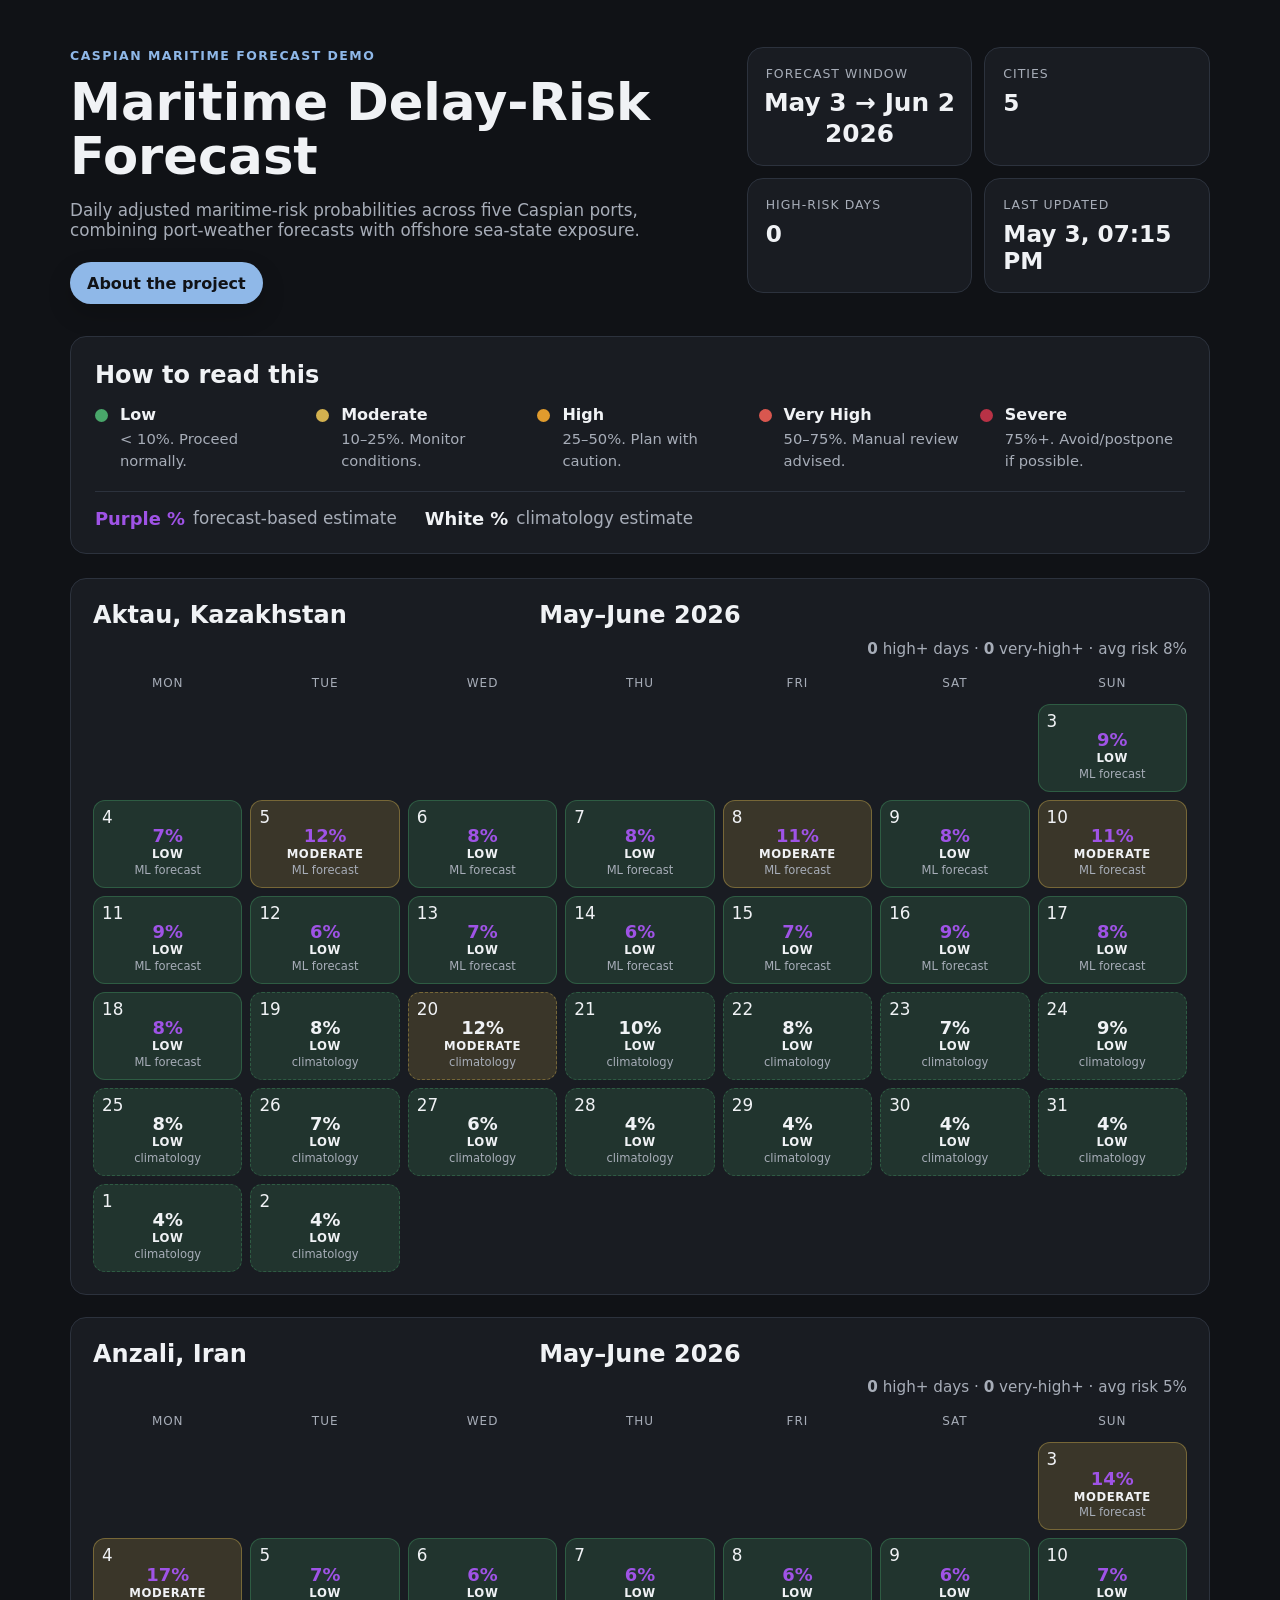
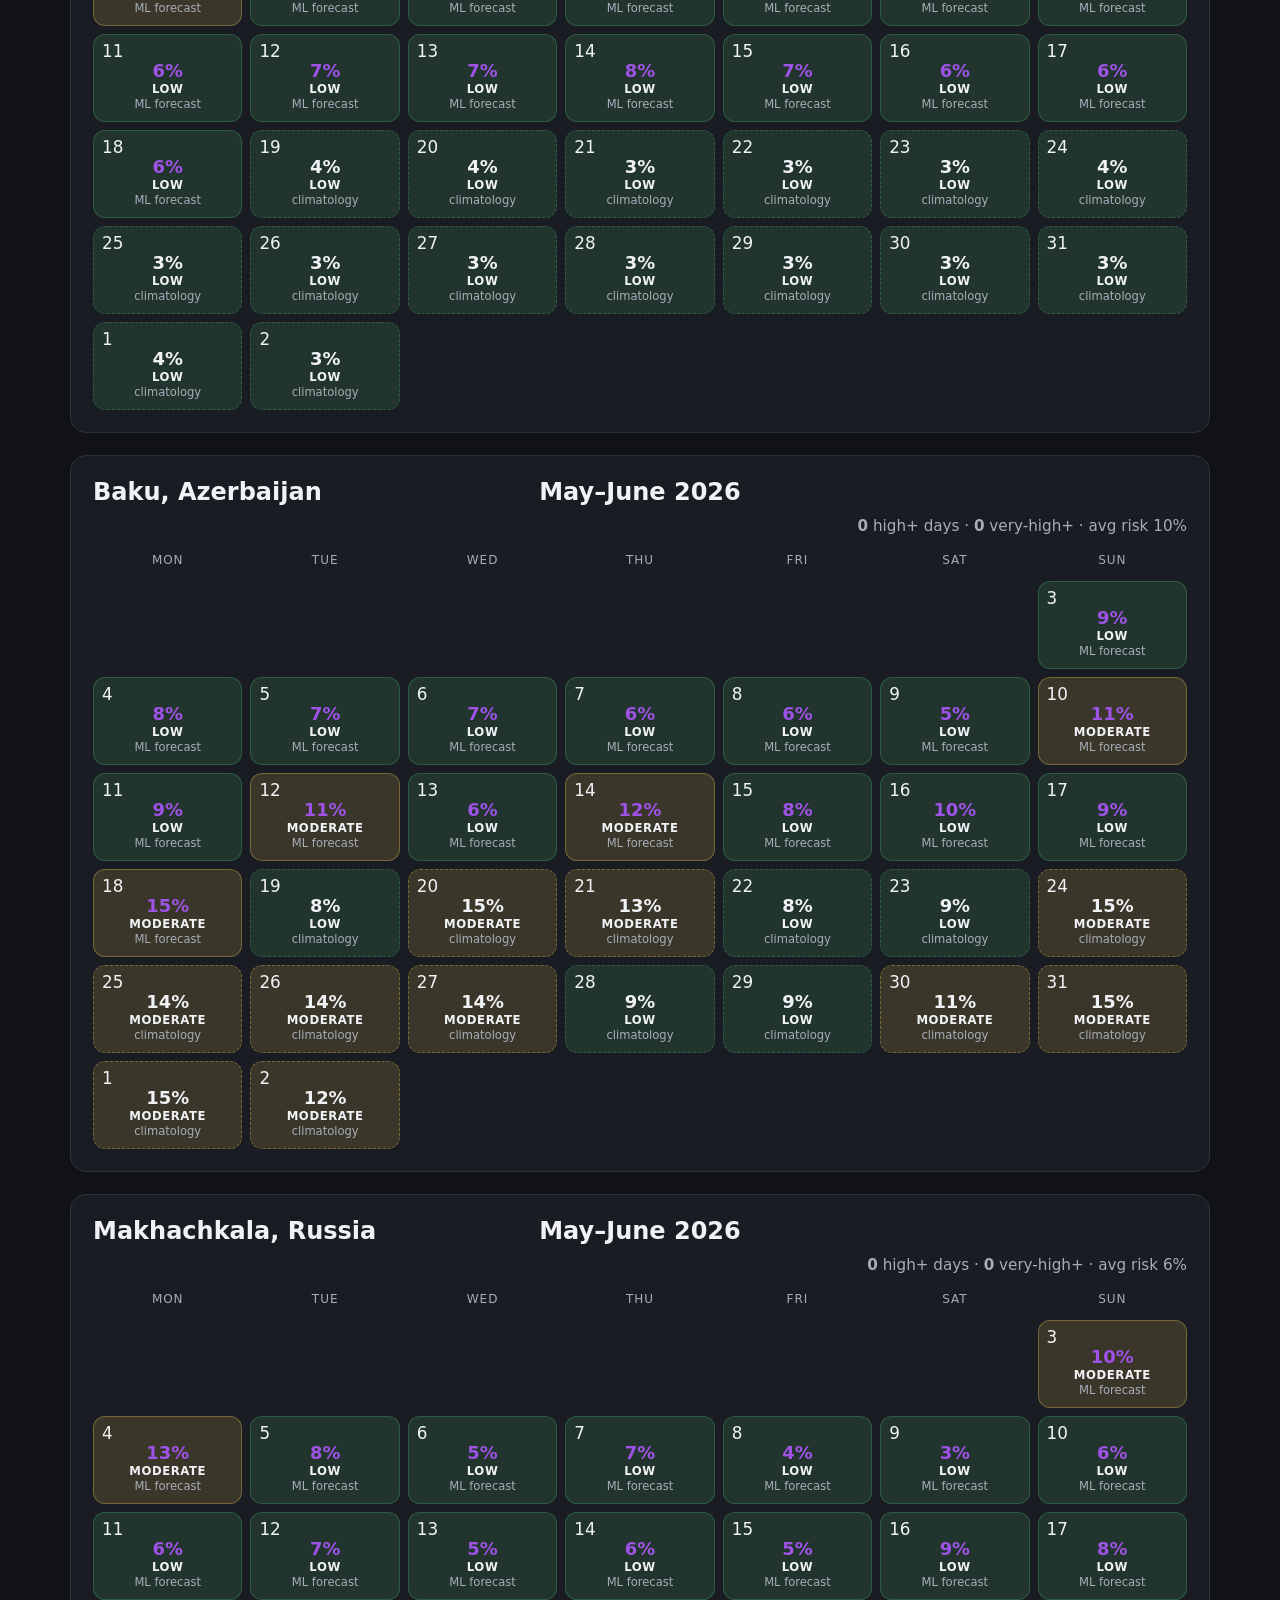
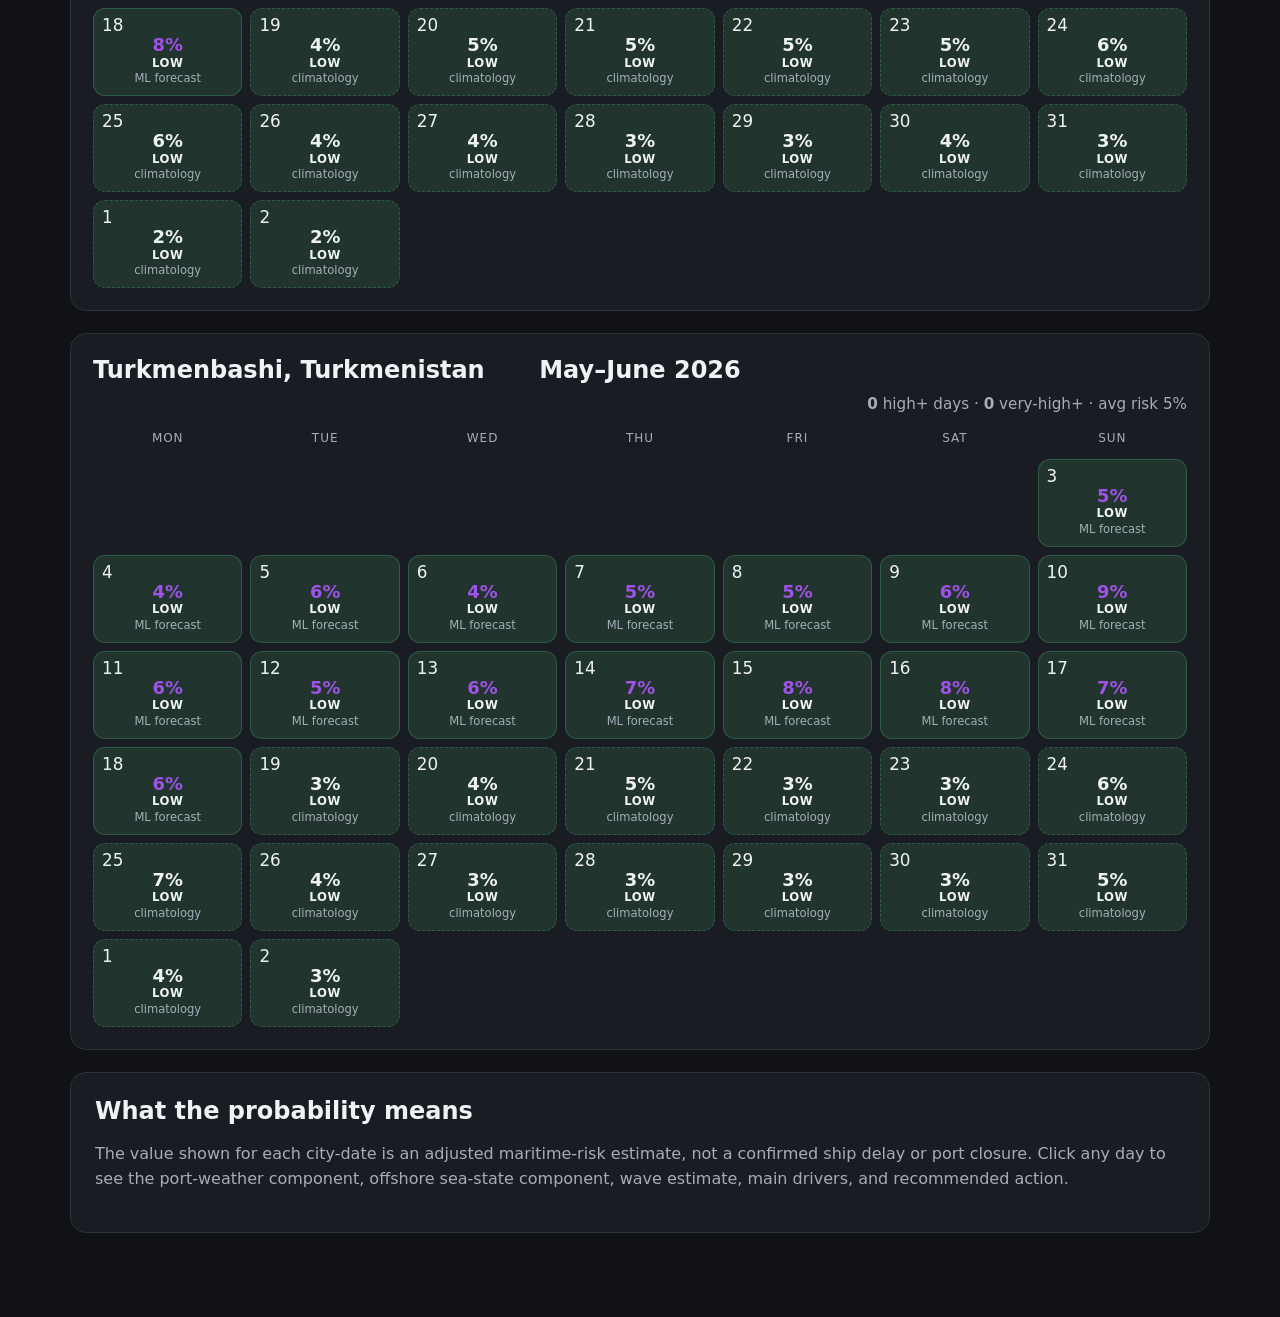
==== commit d27f1bf1: "About section added to demo" ====
--- a/demo/index.html
+++ b/demo/index.html
@@ -16,6 +16,10 @@
           Daily adjusted maritime-risk probabilities across five Caspian ports,
           combining port-weather forecasts with offshore sea-state exposure.
         </p>
+
+        <div class="hero-actions">
+          <a class="nav-button" href="about.html">About the project</a>
+        </div>
       </div>
 
       <section class="summary-grid">
--- a/demo/style.css
+++ b/demo/style.css
@@ -618,3 +618,114 @@
     display: none;
   }
 }
+
+/* About page / navigation */
+.hero-actions {
+  margin-top: 22px;
+}
+
+.nav-button {
+  display: inline-flex;
+  align-items: center;
+  justify-content: center;
+  min-height: 42px;
+  padding: 10px 16px;
+  border-radius: 999px;
+  background: #8fb8e8;
+  color: #101216;
+  font-weight: 800;
+  text-decoration: none;
+  border: 1px solid rgba(143, 184, 232, 0.65);
+  box-shadow: 0 10px 24px rgba(0, 0, 0, 0.18);
+}
+
+.nav-button:hover {
+  filter: brightness(1.05);
+}
+
+.nav-button.secondary {
+  background: var(--panel-2);
+  color: var(--text);
+  border-color: var(--border);
+  box-shadow: none;
+}
+
+.top-nav {
+  margin-bottom: 28px;
+}
+
+.about-page {
+  max-width: 980px;
+}
+
+.about-hero {
+  margin-bottom: 28px;
+}
+
+.about-panel,
+.about-card {
+  background: var(--panel);
+  border: 1px solid var(--border);
+  border-radius: 16px;
+}
+
+.about-panel {
+  padding: 24px;
+  margin-bottom: 20px;
+}
+
+.about-panel p,
+.about-card p {
+  color: var(--muted);
+  line-height: 1.6;
+}
+
+.about-grid {
+  display: grid;
+  grid-template-columns: repeat(3, minmax(0, 1fr));
+  gap: 14px;
+  margin-bottom: 20px;
+}
+
+.about-card {
+  padding: 20px;
+}
+
+.about-card .label {
+  display: block;
+  color: var(--muted);
+  font-size: 0.78rem;
+  text-transform: uppercase;
+  letter-spacing: 0.08em;
+  margin-bottom: 10px;
+}
+
+.about-card h2 {
+  font-size: 1.25rem;
+  margin-bottom: 8px;
+}
+
+.about-steps {
+  display: grid;
+  gap: 16px;
+}
+
+.about-steps strong {
+  display: block;
+  margin-bottom: 4px;
+}
+
+@media (max-width: 760px) {
+  .about-grid {
+    grid-template-columns: 1fr;
+  }
+}
+
+
+.source-panel .nav-button {
+  margin-top: 4px;
+}
+
+.about-panel p + p {
+  margin-top: 10px;
+}
